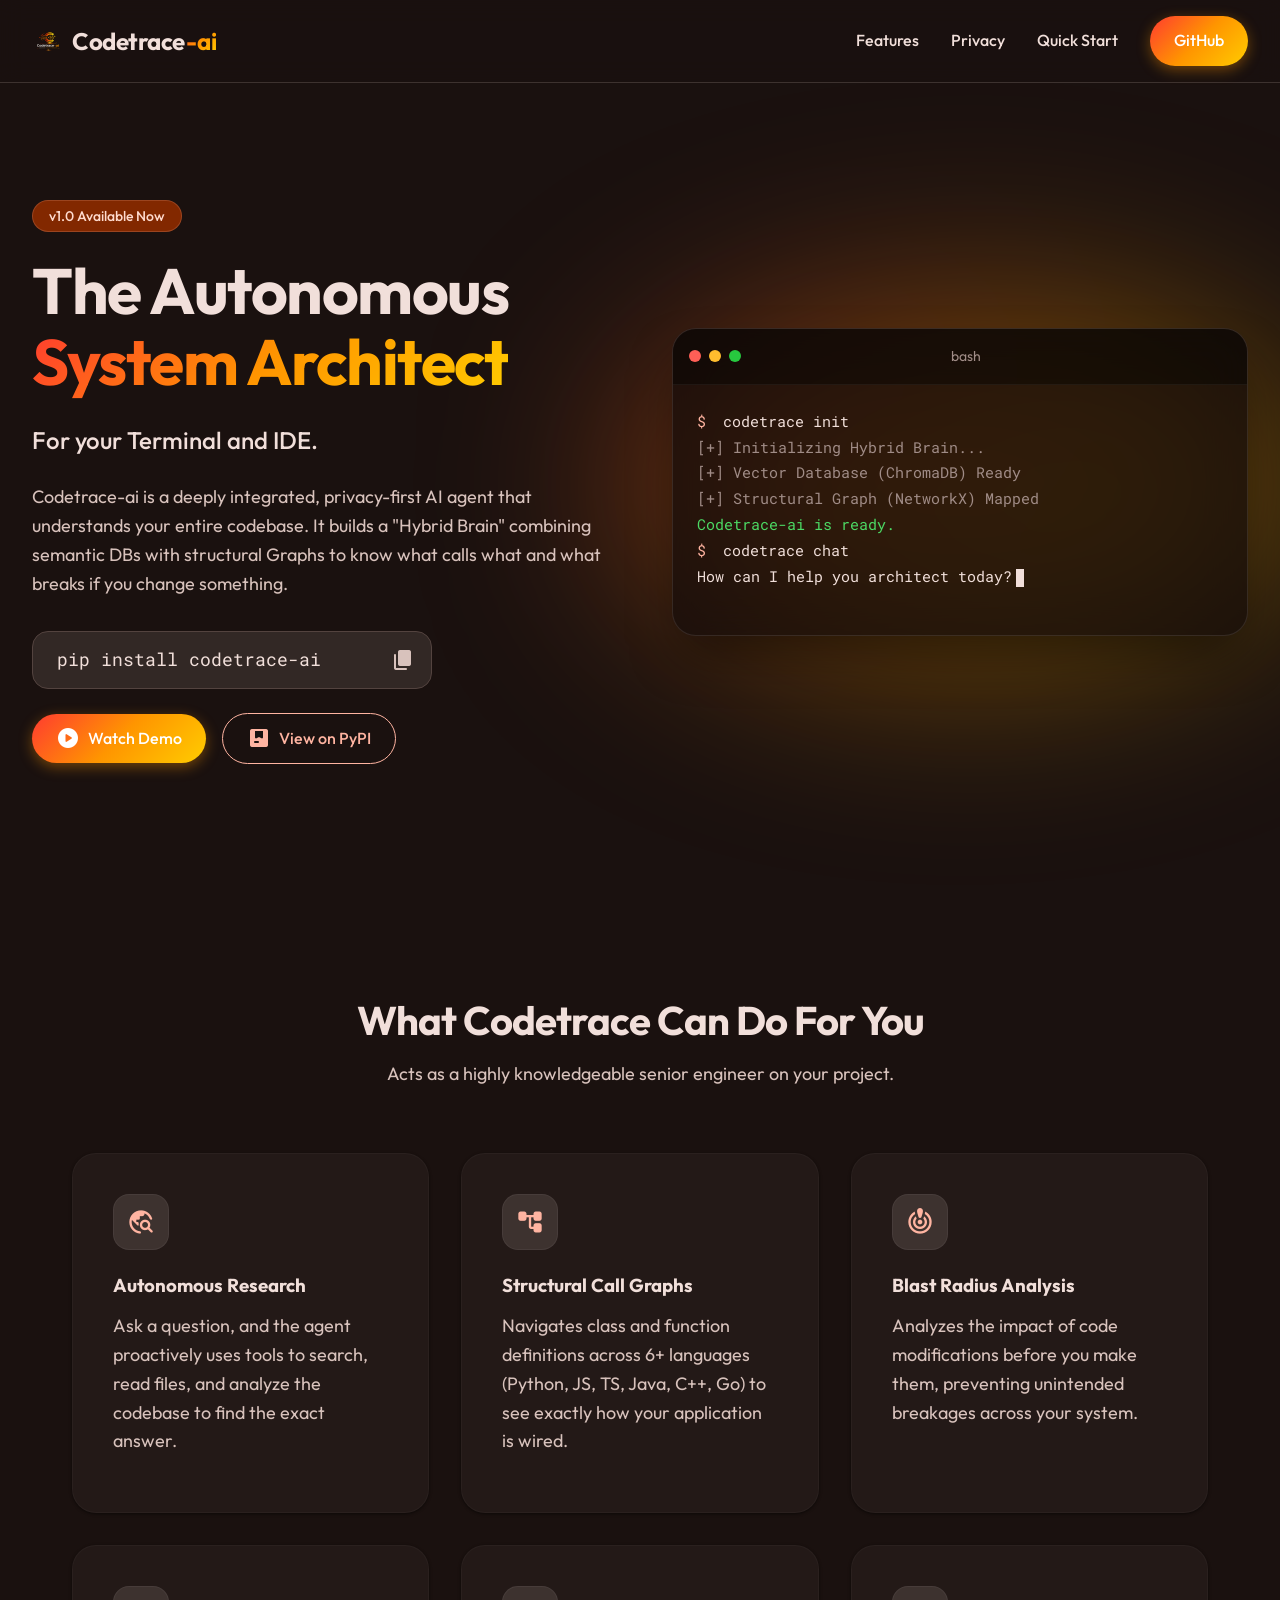
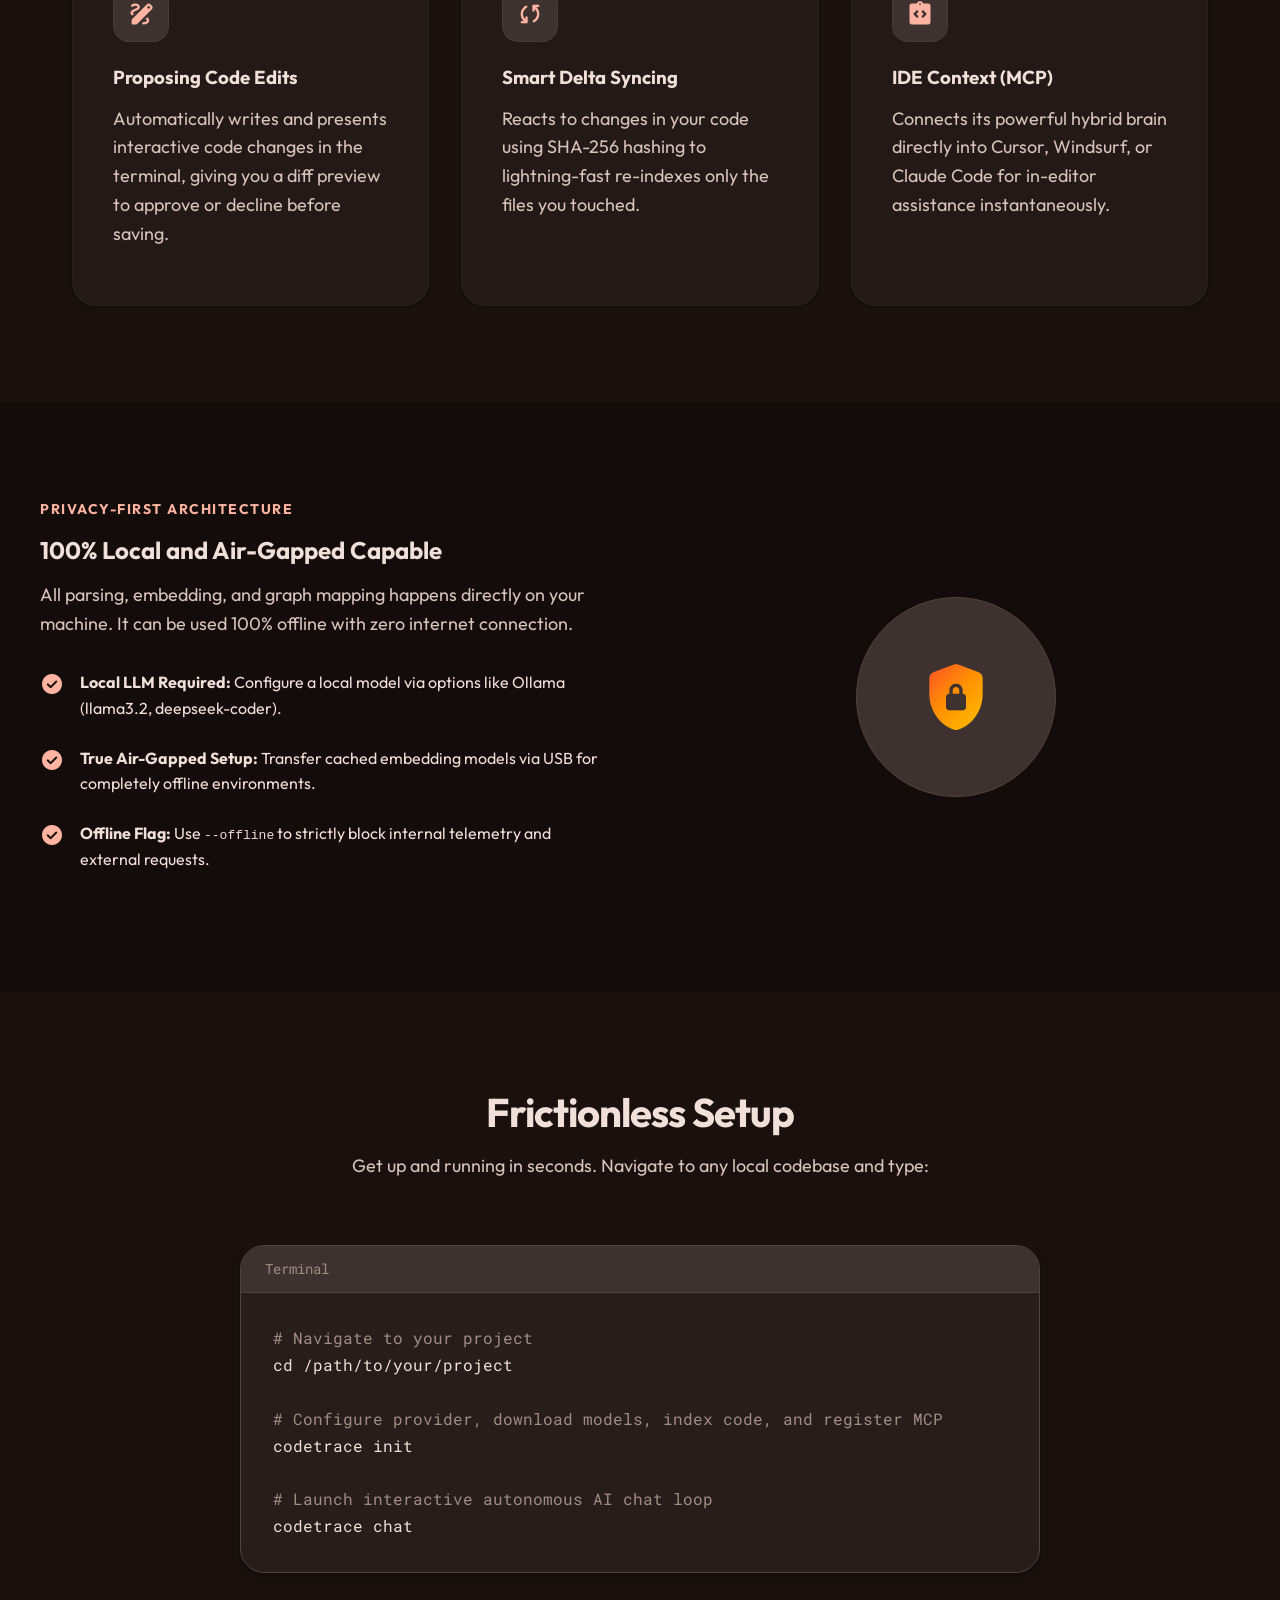
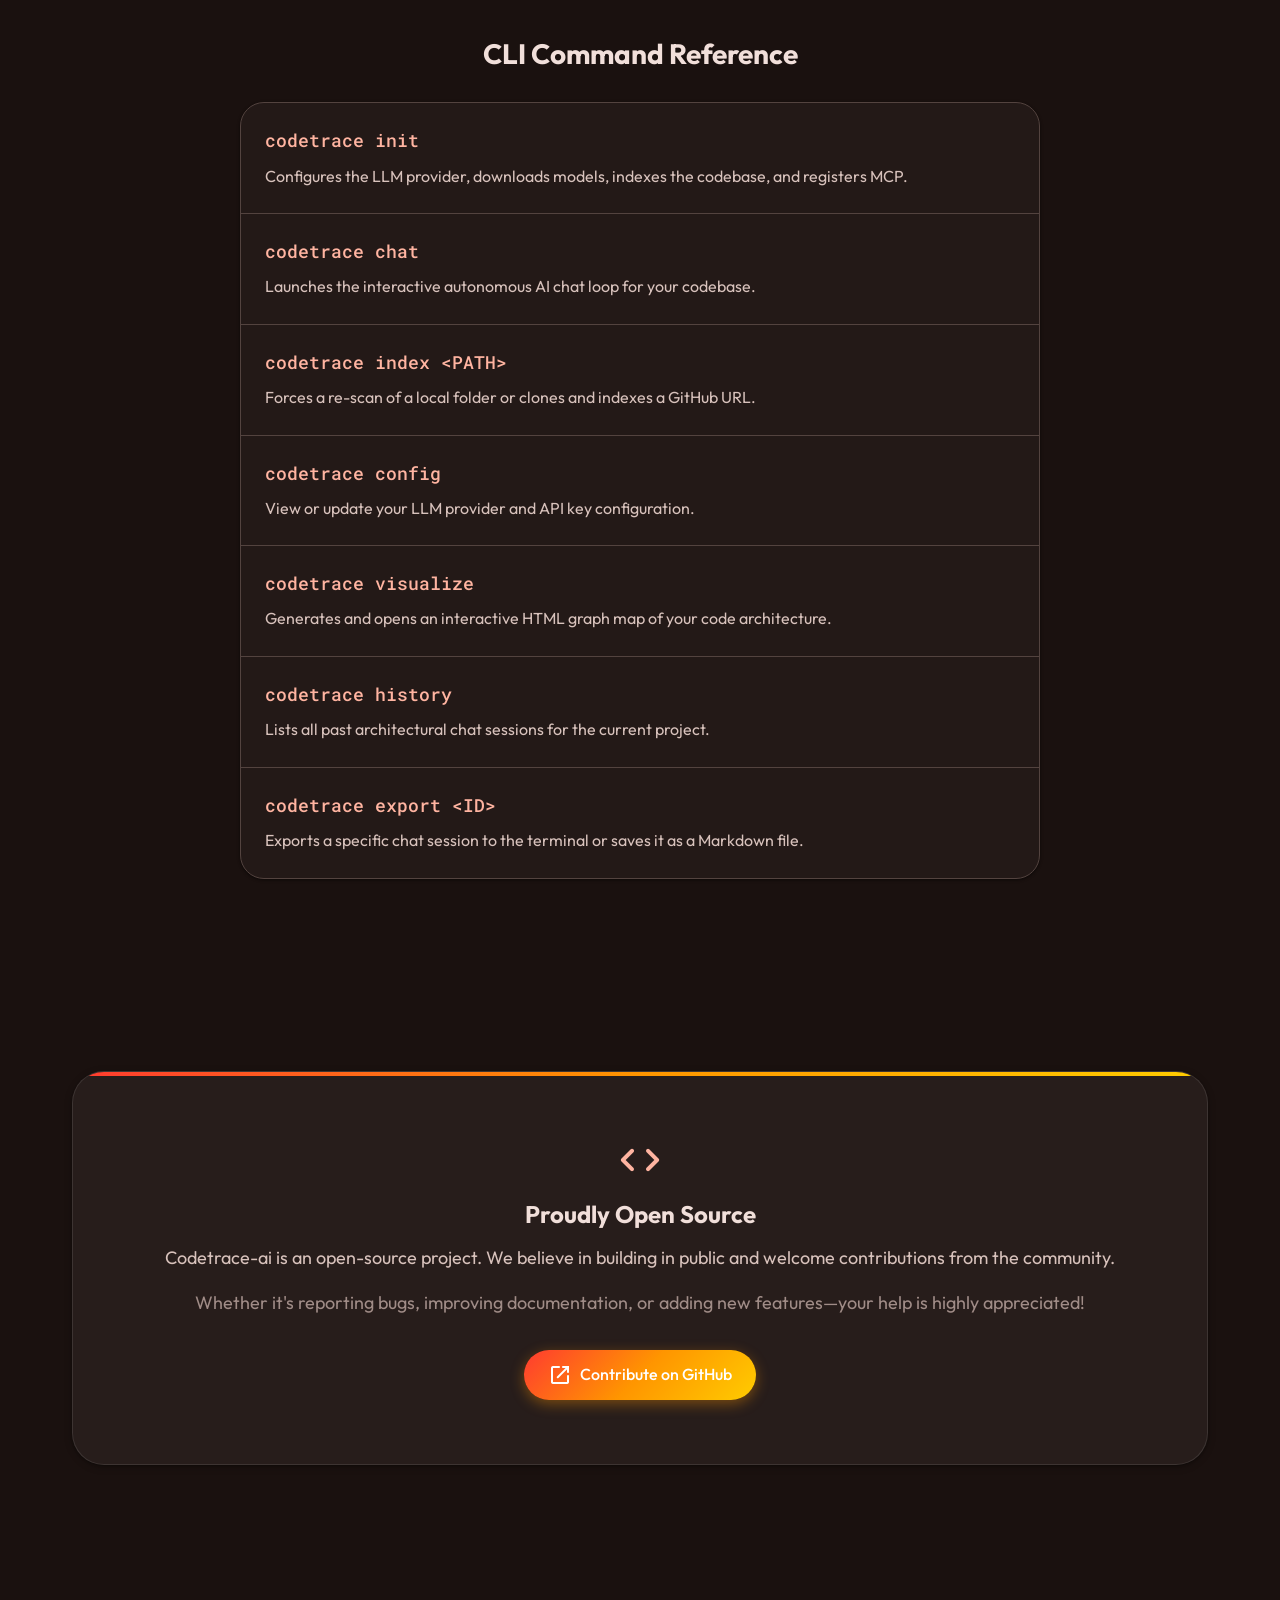
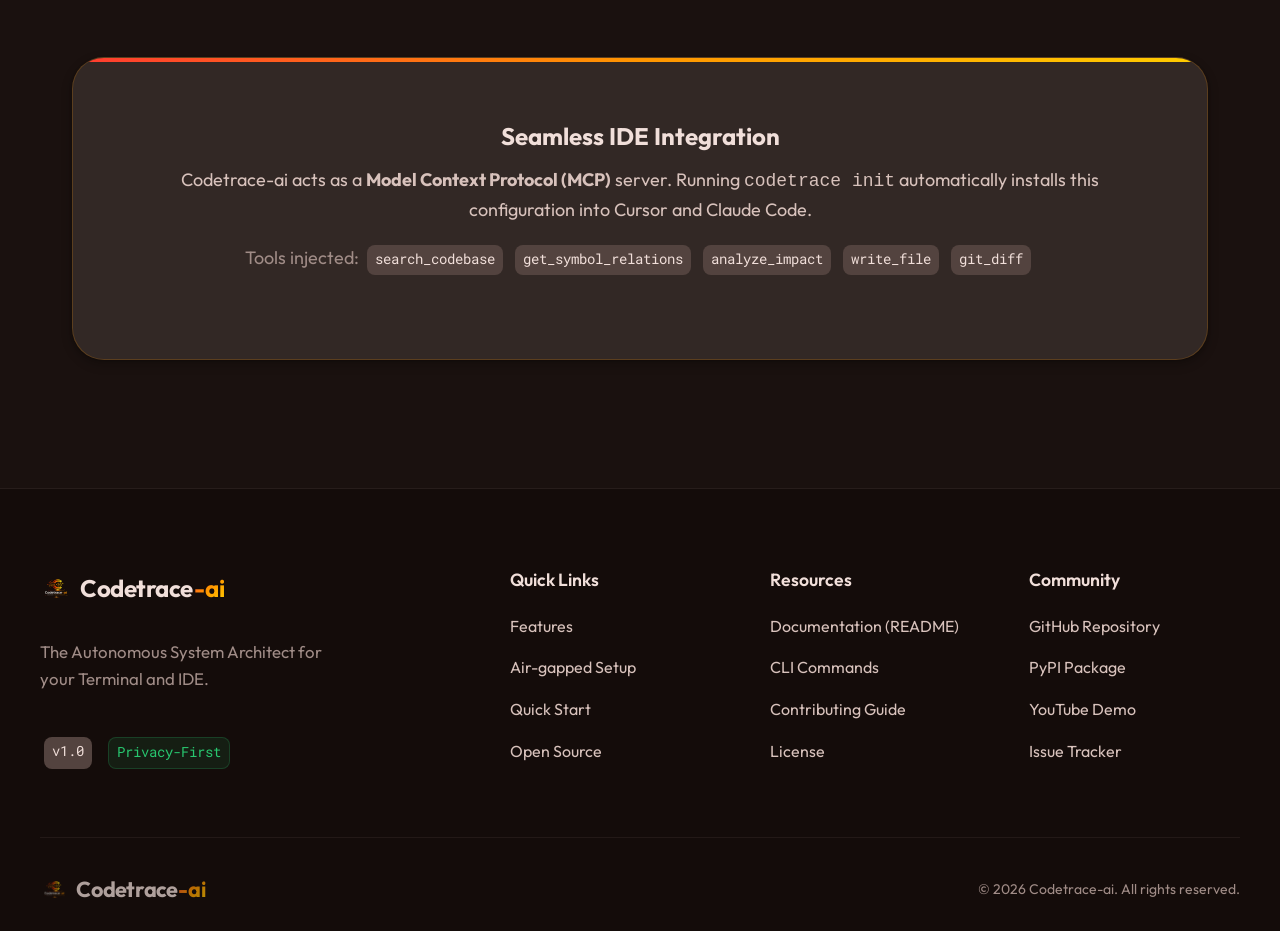
==== website/index.html @ e4fba270 "added website code" ====
<!DOCTYPE html>
<html lang="en">

<head>
    <meta charset="UTF-8">
    <meta name="viewport" content="width=device-width, initial-scale=1.0">
    <title>Codetrace-ai | Autonomous System Architect</title>
    <meta name="description"
        content="Codetrace-ai is a deeply integrated, privacy-first AI agent that understands your entire codebase.">

    <!-- Favicon -->
    <link rel="icon" type="image/png" href="CLI-Image.png">

    <!-- Google Fonts: Roboto for Material Design -->
    <link rel="preconnect" href="https://fonts.googleapis.com">
    <link rel="preconnect" href="https://fonts.gstatic.com" crossorigin>
    <link
        href="https://fonts.googleapis.com/css2?family=Outfit:wght@300;400;500;700;800&family=Roboto+Mono:wght@400;500&display=swap"
        rel="stylesheet">

    <!-- Material Symbols -->
    <link
        href="https://fonts.googleapis.com/css2?family=Material+Symbols+Rounded:opsz,wght,FILL,GRAD@20..48,100..700,0..1,-50..200"
        rel="stylesheet" />

    <link rel="stylesheet" href="styles.css">
</head>

<body>
    <!-- App Bar -->
    <header class="top-app-bar">
        <div class="logo">
            <img src="CLI-Image.png" alt="Codetrace-ai Logo" class="logo-img">
            <span class="logo-text">Codetrace<span class="accent">-ai</span></span>
        </div>
        <nav>
            <a href="#features" class="nav-link">Features</a>
            <a href="#privacy" class="nav-link">Privacy</a>
            <a href="#quickstart" class="nav-link">Quick Start</a>
            <a href="https://github.com/Viraj465/CodeTrace-ai" target="_blank" class="btn btn-filled">GitHub</a>
        </nav>
    </header>

    <main>
        <!-- Hero Section -->
        <section class="hero">
            <div class="hero-content">
                <div class="badge">v1.0 Available Now</div>
                <h1 class="hero-title">The Autonomous <br /><span class="text-gradient">System Architect</span></h1>
                <p class="hero-subtitle">For your Terminal and IDE.</p>
                <p class="hero-body">Codetrace-ai is a deeply integrated, privacy-first AI agent that understands your
                    entire codebase. It builds a "Hybrid Brain" combining semantic DBs with structural Graphs to know
                    what calls what and what breaks if you change something.</p>

                <div class="hero-actions">
                    <div class="code-snippet install-snippet">
                        <code>pip install codetrace-ai</code>
                        <button class="icon-btn copy-btn" aria-label="Copy code" data-copy="pip install codetrace-ai">
                            <span class="material-symbols-rounded">content_copy</span>
                        </button>
                    </div>
                    <div class="hero-buttons">
                        <a href="https://www.youtube.com/watch?v=p2KxkdbD93s&t=2s" target="_blank"
                            class="btn btn-filled">
                            <span class="material-symbols-rounded" style="margin-right: 8px;">play_circle</span> Watch
                            Demo
                        </a>
                        <a href="https://pypi.org/project/codetrace-ai/" target="_blank" class="btn btn-outlined">
                            <span class="material-symbols-rounded" style="margin-right: 8px;">package</span> View on
                            PyPI
                        </a>
                    </div>
                </div>
            </div>
            <div class="hero-visual">
                <div class="glass-terminal">
                    <div class="terminal-header">
                        <div class="dot red"></div>
                        <div class="dot yellow"></div>
                        <div class="dot green"></div>
                        <div class="terminal-title">bash</div>
                    </div>
                    <div class="terminal-body" id="typewriter">
                        <span class="prompt">$</span> codetrace init<br />
                        <span class="output dim">[+] Initializing Hybrid Brain...</span><br />
                        <span class="output dim">[+] Vector Database (ChromaDB) Ready</span><br />
                        <span class="output dim">[+] Structural Graph (NetworkX) Mapped</span><br />
                        <span class="output success">Codetrace-ai is ready.</span><br />
                        <span class="prompt">$</span> codetrace chat<br />
                        <span class="output">How can I help you architect today?</span><span class="cursor"></span>
                    </div>
                </div>
            </div>
        </section>

        <!-- Features Section -->
        <section id="features" class="section">
            <div class="section-header">
                <h2>What Codetrace Can Do For You</h2>
                <p>Acts as a highly knowledgeable senior engineer on your project.</p>
            </div>
            <div class="grid features-grid">
                <!-- Feature 1 -->
                <div class="card md-elevation-1">
                    <div class="card-icon-wrapper">
                        <span class="material-symbols-rounded icon-primary">travel_explore</span>
                    </div>
                    <h3>Autonomous Research</h3>
                    <p>Ask a question, and the agent proactively uses tools to search, read files, and analyze the
                        codebase to find the exact answer.</p>
                </div>
                <!-- Feature 2 -->
                <div class="card md-elevation-1">
                    <div class="card-icon-wrapper">
                        <span class="material-symbols-rounded icon-primary">account_tree</span>
                    </div>
                    <h3>Structural Call Graphs</h3>
                    <p>Navigates class and function definitions across 6+ languages (Python, JS, TS, Java, C++, Go) to
                        see exactly how your application is wired.</p>
                </div>
                <!-- Feature 3 -->
                <div class="card md-elevation-1">
                    <div class="card-icon-wrapper">
                        <span class="material-symbols-rounded icon-primary">crisis_alert</span>
                    </div>
                    <h3>Blast Radius Analysis</h3>
                    <p>Analyzes the impact of code modifications before you make them, preventing unintended breakages
                        across your system.</p>
                </div>
                <!-- Feature 4 -->
                <div class="card md-elevation-1">
                    <div class="card-icon-wrapper">
                        <span class="material-symbols-rounded icon-primary">draw</span>
                    </div>
                    <h3>Proposing Code Edits</h3>
                    <p>Automatically writes and presents interactive code changes in the terminal, giving you a diff
                        preview to approve or decline before saving.</p>
                </div>
                <!-- Feature 5 -->
                <div class="card md-elevation-1">
                    <div class="card-icon-wrapper">
                        <span class="material-symbols-rounded icon-primary">sync</span>
                    </div>
                    <h3>Smart Delta Syncing</h3>
                    <p>Reacts to changes in your code using SHA-256 hashing to lightning-fast re-indexes only the files
                        you touched.</p>
                </div>
                <!-- Feature 6 -->
                <div class="card md-elevation-1">
                    <div class="card-icon-wrapper">
                        <span class="material-symbols-rounded icon-primary">integration_instructions</span>
                    </div>
                    <h3>IDE Context (MCP)</h3>
                    <p>Connects its powerful hybrid brain directly into Cursor, Windsurf, or Claude Code for in-editor
                        assistance instantaneously.</p>
                </div>
            </div>
        </section>

        <!-- Privacy Section -->
        <section id="privacy" class="section alt-bg">
            <div class="split-layout">
                <div class="split-content">
                    <span class="overline">Privacy-First Architecture</span>
                    <h2>100% Local and Air-Gapped Capable</h2>
                    <p>All parsing, embedding, and graph mapping happens directly on your machine. It can be used 100%
                        offline with zero internet connection.</p>
                    <ul class="check-list">
                        <li>
                            <span class="material-symbols-rounded list-icon">check_circle</span>
                            <span><strong>Local LLM Required:</strong> Configure a local model via options like Ollama
                                (llama3.2, deepseek-coder).</span>
                        </li>
                        <li>
                            <span class="material-symbols-rounded list-icon">check_circle</span>
                            <span><strong>True Air-Gapped Setup:</strong> Transfer cached embedding models via USB for
                                completely offline environments.</span>
                        </li>
                        <li>
                            <span class="material-symbols-rounded list-icon">check_circle</span>
                            <span><strong>Offline Flag:</strong> Use <code>--offline</code> to strictly block internal
                                telemetry and external requests.</span>
                        </li>
                    </ul>
                </div>
                <div class="split-visual">
                    <div class="shield-graphic">
                        <span class="material-symbols-rounded huge-icon">shield_lock</span>
                        <div class="pulse-ring"></div>
                        <div class="pulse-ring delay"></div>
                    </div>
                </div>
            </div>
        </section>

        <!-- Quick Start & Commands Section -->
        <section id="quickstart" class="section">
            <div class="section-header">
                <h2>Frictionless Setup</h2>
                <p>Get up and running in seconds. Navigate to any local codebase and type:</p>
            </div>

            <div class="workflow-container">
                <div class="code-block md-elevation-2">
                    <div class="code-block-header">
                        <span>Terminal</span>
                    </div>
                    <pre><code><span class="dim"># Navigate to your project</span>
cd /path/to/your/project

<span class="dim"># Configure provider, download models, index code, and register MCP</span>
codetrace init

<span class="dim"># Launch interactive autonomous AI chat loop</span>
codetrace chat</code></pre>
                </div>
            </div>

            <h3 class="subsection-title">CLI Command Reference</h3>
            <div class="commands-list md-elevation-1">
                <div class="command-item">
                    <div class="cmd-name"><code>codetrace init</code></div>
                    <div class="cmd-desc">Configures the LLM provider, downloads models, indexes the codebase, and
                        registers MCP.</div>
                </div>
                <div class="command-item">
                    <div class="cmd-name"><code>codetrace chat</code></div>
                    <div class="cmd-desc">Launches the interactive autonomous AI chat loop for your codebase.</div>
                </div>
                <div class="command-item">
                    <div class="cmd-name"><code>codetrace index &lt;PATH&gt;</code></div>
                    <div class="cmd-desc">Forces a re-scan of a local folder or clones and indexes a GitHub URL.</div>
                </div>
                <div class="command-item">
                    <div class="cmd-name"><code>codetrace config</code></div>
                    <div class="cmd-desc">View or update your LLM provider and API key configuration.</div>
                </div>
                <div class="command-item">
                    <div class="cmd-name"><code>codetrace visualize</code></div>
                    <div class="cmd-desc">Generates and opens an interactive HTML graph map of your code architecture.
                    </div>
                </div>
                <div class="command-item">
                    <div class="cmd-name"><code>codetrace history</code></div>
                    <div class="cmd-desc">Lists all past architectural chat sessions for the current project.</div>
                </div>
                <div class="command-item">
                    <div class="cmd-name"><code>codetrace export &lt;ID&gt;</code></div>
                    <div class="cmd-desc">Exports a specific chat session to the terminal or saves it as a Markdown
                        file.</div>
                </div>
            </div>
        </section>

        <!-- Open Source Section -->
        <section id="opensource" class="section">
            <div class="build-card md-elevation-2" style="border-color: rgba(255, 255, 255, 0.1); margin-bottom: 2rem;">
                <div class="build-content">
                    <span class="material-symbols-rounded huge-icon"
                        style="margin-bottom: 1rem; font-size: 48px; background: none; color: var(--md-sys-color-primary); -webkit-text-fill-color: initial;">code</span>
                    <h2>Proudly Open Source</h2>
                    <p>Codetrace-ai is an open-source project. We believe in building in public and welcome
                        contributions from the community.</p>
                    <p class="dim mt-2">Whether it's reporting bugs, improving documentation, or adding new
                        features—your help is highly appreciated!</p>
                    <div style="margin-top: 2rem;">
                        <a href="https://github.com/Viraj465/CodeTrace-ai" target="_blank" class="btn btn-filled">
                            <span class="material-symbols-rounded" style="margin-right: 8px;">open_in_new</span>
                            Contribute on GitHub
                        </a>
                    </div>
                </div>
            </div>
        </section>

        <!-- IDE Integration -->
        <section class="section build-section">
            <div class="build-card md-elevation-3">
                <div class="build-content">
                    <h2>Seamless IDE Integration</h2>
                    <p>Codetrace-ai acts as a <strong>Model Context Protocol (MCP)</strong> server. Running
                        <code>codetrace init</code> automatically installs this configuration into Cursor and Claude
                        Code.
                    </p>
                    <p class="dim mt-2">Tools injected: <span class="badge-small">search_codebase</span> <span
                            class="badge-small">get_symbol_relations</span> <span
                            class="badge-small">analyze_impact</span> <span class="badge-small">write_file</span> <span
                            class="badge-small">git_diff</span></p>
                </div>
            </div>
        </section>
    </main>

    <footer>
        <div class="footer-content footer-grid">
            <div class="footer-col brand-col">
                <div class="logo">
                    <img src="CLI-Image.png" alt="Codetrace-ai Logo" class="logo-img">
                    <span class="logo-text">Codetrace<span class="accent">-ai</span></span>
                </div>
                <p class="tagline">The Autonomous System Architect for your Terminal and IDE.</p>
                <div class="footer-badges">
                    <span class="badge-small">v1.0</span>
                    <span class="badge-small"
                        style="background: rgba(40, 199, 111, 0.1); color: #28c76f; border: 1px solid rgba(40, 199, 111, 0.2)">Privacy-First</span>
                </div>
            </div>

            <div class="footer-col">
                <h4 class="footer-title">Quick Links</h4>
                <a href="#features" class="footer-link">Features</a>
                <a href="#privacy" class="footer-link">Air-gapped Setup</a>
                <a href="#quickstart" class="footer-link">Quick Start</a>
                <a href="#opensource" class="footer-link">Open Source</a>
            </div>

            <div class="footer-col">
                <h4 class="footer-title">Resources</h4>
                <a href="https://github.com/Viraj465/CodeTrace-ai/blob/main/README.md" target="_blank"
                    class="footer-link">Documentation (README)</a>
                <a href="https://github.com/Viraj465/CodeTrace-ai/blob/main/COMMANDS.md" target="_blank"
                    class="footer-link">CLI Commands</a>
                <a href="https://github.com/Viraj465/CodeTrace-ai/blob/main/CONTRIBUTING.md" target="_blank"
                    class="footer-link">Contributing Guide</a>
                <a href="https://github.com/Viraj465/CodeTrace-ai/blob/main/LICENSE" target="_blank"
                    class="footer-link">License</a>
            </div>

            <div class="footer-col">
                <h4 class="footer-title">Community</h4>
                <a href="https://github.com/Viraj465/CodeTrace-ai" target="_blank" class="footer-link">GitHub
                    Repository</a>
                <a href="https://pypi.org/project/codetrace-ai/" target="_blank" class="footer-link">PyPI Package</a>
                <a href="https://www.youtube.com/watch?v=p2KxkdbD93s&t=2s" target="_blank" class="footer-link">YouTube
                    Demo</a>
                <a href="https://github.com/Viraj465/CodeTrace-ai/issues" target="_blank" class="footer-link">Issue
                    Tracker</a>
            </div>
        </div>
        <div class="footer-bottom">
            <div class="logo" style="opacity: 0.7; transform: scale(0.9); transform-origin: left center;">
                <img src="CLI-Image.png" alt="Codetrace-ai Logo" class="logo-img">
                <span class="logo-text">Codetrace<span class="accent">-ai</span></span>
            </div>
            <p class="copyright">&copy; 2026 Codetrace-ai. All rights reserved.</p>
        </div>
    </footer>

    <script src="script.js"></script>
</body>

</html>
---- website/styles.css ----
/* Material 3 Dark Theme based on Codetrace Red-to-Yellow Gradient */
:root {
  /* Core Colors */
  --md-sys-color-primary: #ffb4a1;
  --md-sys-color-on-primary: #5e1500;
  --md-sys-color-primary-container: #862200;
  --md-sys-color-on-primary-container: #ffdbd1;

  --md-sys-color-secondary: #ffb59c;
  --md-sys-color-on-secondary: #5c1900;
  --md-sys-color-secondary-container: #822800;
  --md-sys-color-on-secondary-container: #ffdbce;

  --md-sys-color-tertiary: #e5c18d;
  --md-sys-color-on-tertiary: #422c05;
  --md-sys-color-tertiary-container: #5b421a;
  --md-sys-color-on-tertiary-container: #ffdea8;

  /* Background & Surfaces */
  --md-sys-color-background: #1a110f;
  --md-sys-color-on-background: #f1dfda;
  --md-sys-color-surface: #1a110f;
  --md-sys-color-on-surface: #f1dfda;

  --md-sys-color-surface-variant: #53433f;
  --md-sys-color-on-surface-variant: #d8c2bc;

  /* Surface Containers (Elevations) */
  --md-sys-color-surface-container-lowest: #140c0a;
  --md-sys-color-surface-container-low: #231917;
  --md-sys-color-surface-container: #271d1b;
  --md-sys-color-surface-container-high: #322825;
  --md-sys-color-surface-container-highest: #3d322f;

  --md-sys-color-outline: #a08c87;
  --md-sys-color-outline-variant: #53433f;

  /* Specialty Gradients based on CLI Logo */
  --gradient-brand: linear-gradient(135deg, #ff3b30 0%, #ff9500 50%, #ffcc00 100%);
  --gradient-glow: linear-gradient(135deg, rgba(255, 59, 48, 0.4) 0%, rgba(255, 149, 0, 0.4) 50%, rgba(255, 204, 0, 0.4) 100%);

  /* Typography */
  --font-family-sans: 'Outfit', sans-serif;
  --font-family-mono: 'Roboto Mono', monospace;

  /* Border Radius */
  --radius-sm: 8px;
  --radius-md: 16px;
  --radius-lg: 24px;
  --radius-xl: 32px;
  --radius-full: 9999px;

  /* Transitions */
  --transition-standard: 250ms cubic-bezier(0.2, 0, 0, 1);
}

* {
  box-sizing: border-box;
  margin: 0;
  padding: 0;
}

html {
  scroll-behavior: smooth;
}

body {
  font-family: var(--font-family-sans);
  background-color: var(--md-sys-color-background);
  color: var(--md-sys-color-on-background);
  line-height: 1.6;
  -webkit-font-smoothing: antialiased;
}

/* Typography */
h1,
h2,
h3,
h4,
h5,
h6 {
  font-weight: 700;
  line-height: 1.2;
  margin-bottom: 1rem;
}

p {
  color: var(--md-sys-color-on-surface-variant);
  margin-bottom: 1rem;
  font-size: 1.125rem;
}

/* Utility Classes */
.text-gradient {
  background: var(--gradient-brand);
  -webkit-background-clip: text;
  -webkit-text-fill-color: transparent;
  background-clip: text;
  color: transparent;
}

.dim {
  color: var(--md-sys-color-outline);
}

.success {
  color: #4cd964;
}

.mt-2 {
  margin-top: 1rem;
}

.material-symbols-rounded {
  font-variation-settings: 'FILL' 1, 'wght' 400, 'GRAD' 0, 'opsz' 24;
}

/* Elevations */
.md-elevation-1 {
  background-color: var(--md-sys-color-surface-container-low);
  box-shadow: 0 1px 3px 1px rgba(0, 0, 0, 0.15), 0 1px 2px 0 rgba(0, 0, 0, 0.3);
}

.md-elevation-2 {
  background-color: var(--md-sys-color-surface-container);
  box-shadow: 0 2px 6px 2px rgba(0, 0, 0, 0.15), 0 1px 2px 0 rgba(0, 0, 0, 0.3);
}

.md-elevation-3 {
  background-color: var(--md-sys-color-surface-container-high);
  box-shadow: 0 4px 8px 3px rgba(0, 0, 0, 0.15), 0 1px 3px 0 rgba(0, 0, 0, 0.3);
}

/* App Bar */
.top-app-bar {
  display: flex;
  justify-content: space-between;
  align-items: center;
  padding: 1rem 2rem;
  background-color: rgba(26, 17, 15, 0.8);
  backdrop-filter: blur(12px);
  position: fixed;
  top: 0;
  left: 0;
  right: 0;
  z-index: 100;
  border-bottom: 1px solid var(--md-sys-color-surface-container-highest);
}

.logo {
  display: flex;
  align-items: center;
  gap: 0.5rem;
}

.logo-icon {
  background: var(--gradient-brand);
  -webkit-background-clip: text;
  background-clip: text;
  -webkit-text-fill-color: transparent;
  font-size: 2rem;
}

.logo-img {
  height: 32px;
  width: auto;
  border-radius: var(--radius-sm);
}

.logo-text {
  font-size: 1.5rem;
  font-weight: 700;
  letter-spacing: -0.5px;
}

.logo-text .accent {
  background: var(--gradient-brand);
  -webkit-background-clip: text;
  background-clip: text;
  -webkit-text-fill-color: transparent;
}

nav {
  display: flex;
  align-items: center;
  gap: 2rem;
}

.nav-link {
  color: var(--md-sys-color-on-surface);
  text-decoration: none;
  font-weight: 500;
  transition: color var(--transition-standard);
}

.nav-link:hover {
  color: var(--md-sys-color-primary);
}

/* Buttons */
.btn {
  display: inline-flex;
  align-items: center;
  justify-content: center;
  padding: 0.75rem 1.5rem;
  border-radius: var(--radius-full);
  font-weight: 500;
  text-decoration: none;
  cursor: pointer;
  transition: all var(--transition-standard);
  border: none;
  font-family: var(--font-family-sans);
  font-size: 1rem;
}

.btn-filled {
  background: var(--gradient-brand);
  color: #fff;
  box-shadow: 0 4px 14px 0 rgba(255, 149, 0, 0.39);
}

.btn-filled:hover {
  box-shadow: 0 6px 20px 0 rgba(255, 149, 0, 0.5);
  transform: translateY(-2px);
}

.btn-outlined {
  background: transparent;
  color: var(--md-sys-color-primary);
  border: 1px solid var(--md-sys-color-primary);
}

.btn-outlined:hover {
  background: rgba(255, 180, 161, 0.1);
  transform: translateY(-2px);
}

.icon-btn {
  background: transparent;
  color: var(--md-sys-color-on-surface-variant);
  border: none;
  border-radius: 50%;
  width: 40px;
  height: 40px;
  display: flex;
  align-items: center;
  justify-content: center;
  cursor: pointer;
  transition: background-color var(--transition-standard), color var(--transition-standard);
}

.icon-btn:hover {
  background-color: var(--md-sys-color-surface-variant);
  color: var(--md-sys-color-on-surface);
}

/* Main Sections */
.section {
  padding: 6rem 2rem;
  max-width: 1200px;
  margin: 0 auto;
}

.alt-bg {
  background-color: var(--md-sys-color-surface-container-lowest);
  max-width: 100%;
}

.section-header {
  text-align: center;
  max-width: 800px;
  margin: 0 auto 4rem;
}

.section-header h2 {
  font-size: 2.5rem;
  letter-spacing: -1px;
}

/* Hero Section */
.hero {
  display: flex;
  align-items: center;
  justify-content: space-between;
  padding: 10rem 2rem 6rem;
  max-width: 1280px;
  margin: 0 auto;
  gap: 4rem;
  min-height: 100vh;
}

.hero-content {
  flex: 1;
  max-width: 600px;
}

.hero-visual {
  flex: 1;
  position: relative;
}

.hero-visual::before {
  content: '';
  position: absolute;
  top: 50%;
  left: 50%;
  transform: translate(-50%, -50%);
  width: 120%;
  height: 120%;
  background: var(--gradient-glow);
  filter: blur(100px);
  z-index: -1;
  border-radius: 50%;
}

.badge {
  display: inline-block;
  padding: 0.25rem 1rem;
  border-radius: var(--radius-full);
  background-color: var(--md-sys-color-secondary-container);
  color: var(--md-sys-color-on-secondary-container);
  font-weight: 500;
  font-size: 0.875rem;
  margin-bottom: 1.5rem;
  border: 1px solid rgba(255, 181, 156, 0.2);
}

.hero-title {
  font-size: 4rem;
  line-height: 1.1;
  letter-spacing: -1.5px;
  margin-bottom: 1.5rem;
}

.hero-subtitle {
  font-size: 1.5rem;
  color: var(--md-sys-color-on-surface);
  margin-bottom: 1.5rem;
  font-weight: 500;
}

.hero-buttons {
  display: flex;
  gap: 1rem;
  align-items: center;
  margin-top: 1.5rem;
  flex-wrap: wrap;
}

.code-snippet {
  display: flex;
  align-items: center;
  justify-content: space-between;
  background-color: var(--md-sys-color-surface-container-high);
  border: 1px solid var(--md-sys-color-outline-variant);
  border-radius: var(--radius-md);
  padding: 0.5rem 0.5rem 0.5rem 1.5rem;
  max-width: 400px;
  margin-top: 2rem;
}

.code-snippet code {
  font-family: var(--font-family-mono);
  color: var(--md-sys-color-on-surface);
  font-size: 1.1rem;
}

/* Terminal Animation */
.glass-terminal {
  background: rgba(20, 12, 10, 0.7);
  backdrop-filter: blur(20px);
  border: 1px solid rgba(255, 255, 255, 0.1);
  border-radius: var(--radius-lg);
  overflow: hidden;
  box-shadow: 0 25px 50px -12px rgba(0, 0, 0, 0.5);
}

.terminal-header {
  display: flex;
  align-items: center;
  padding: 1rem;
  background: rgba(0, 0, 0, 0.4);
  border-bottom: 1px solid rgba(255, 255, 255, 0.05);
}

.dot {
  width: 12px;
  height: 12px;
  border-radius: 50%;
  margin-right: 8px;
}

.dot.red {
  background-color: #ff5f56;
}

.dot.yellow {
  background-color: #ffbd2e;
}

.dot.green {
  background-color: #27c93f;
}

.terminal-title {
  color: var(--md-sys-color-outline);
  font-family: var(--font-family-sans);
  font-size: 0.875rem;
  margin-left: auto;
  margin-right: auto;
  transform: translateX(-24px);
}

.terminal-body {
  padding: 1.5rem;
  font-family: var(--font-family-mono);
  font-size: 0.95rem;
  line-height: 1.7;
  color: var(--md-sys-color-on-surface);
  min-height: 250px;
}

.prompt {
  color: var(--md-sys-color-primary);
  margin-right: 0.5rem;
}

.cursor {
  display: inline-block;
  width: 8px;
  height: 18px;
  background-color: var(--md-sys-color-on-surface);
  animation: blink 1s step-end infinite;
  vertical-align: middle;
  margin-left: 4px;
}

@keyframes blink {

  0%,
  100% {
    opacity: 1;
  }

  50% {
    opacity: 0;
  }
}

/* Grid & Cards */
.grid {
  display: grid;
  grid-template-columns: repeat(auto-fit, minmax(320px, 1fr));
  gap: 2rem;
}

.card {
  padding: 2.5rem;
  border-radius: var(--radius-lg);
  border: 1px solid rgba(255, 255, 255, 0.03);
  transition: transform var(--transition-standard), box-shadow var(--transition-standard);
}

.card:hover {
  transform: translateY(-5px);
  box-shadow: 0 10px 30px -10px rgba(0, 0, 0, 0.5);
  border-color: rgba(255, 149, 0, 0.2);
}

.card-icon-wrapper {
  width: 56px;
  height: 56px;
  border-radius: var(--radius-md);
  background: var(--md-sys-color-surface-container-highest);
  display: flex;
  align-items: center;
  justify-content: center;
  margin-bottom: 1.5rem;
  border: 1px solid rgba(255, 255, 255, 0.05);
}

.icon-primary {
  color: var(--md-sys-color-primary);
  font-size: 28px;
}

/* Split Layout */
.split-layout {
  display: flex;
  align-items: center;
  gap: 4rem;
  max-width: 1200px;
  margin: 0 auto;
}

.split-content {
  flex: 1;
}

.split-visual {
  flex: 1;
  display: flex;
  justify-content: center;
  align-items: center;
}

.overline {
  color: var(--md-sys-color-primary);
  font-weight: 700;
  text-transform: uppercase;
  letter-spacing: 1.5px;
  font-size: 0.875rem;
  display: block;
  margin-bottom: 1rem;
}

.check-list {
  list-style: none;
  margin-top: 2rem;
}

.check-list li {
  display: flex;
  align-items: flex-start;
  gap: 1rem;
  margin-bottom: 1.5rem;
}

.list-icon {
  color: var(--md-sys-color-primary);
  margin-top: 2px;
}

.shield-graphic {
  position: relative;
  width: 200px;
  height: 200px;
  display: flex;
  align-items: center;
  justify-content: center;
  background: var(--md-sys-color-surface-container-highest);
  border-radius: 50%;
  border: 1px solid var(--md-sys-color-outline-variant);
}

.huge-icon {
  font-size: 80px;
  background: var(--gradient-brand);
  -webkit-background-clip: text;
  background-clip: text;
  -webkit-text-fill-color: transparent;
  z-index: 2;
}

.pulse-ring {
  position: absolute;
  top: 50%;
  left: 50%;
  transform: translate(-50%, -50%);
  width: 100%;
  height: 100%;
  border-radius: 50%;
  border: 2px solid var(--md-sys-color-primary);
  opacity: 0;
  animation: pulse 3s cubic-bezier(0.215, 0.61, 0.355, 1) infinite;
}

.pulse-ring.delay {
  animation-delay: 1.5s;
}

@keyframes pulse {
  0% {
    transform: translate(-50%, -50%) scale(0.9);
    opacity: 0.8;
  }

  100% {
    transform: translate(-50%, -50%) scale(1.8);
    opacity: 0;
  }
}

/* Quick Start & Commands */
.workflow-container {
  max-width: 800px;
  margin: 0 auto 4rem;
}

.code-block {
  border-radius: var(--radius-lg);
  overflow: hidden;
  border: 1px solid var(--md-sys-color-outline-variant);
}

.code-block-header {
  background-color: var(--md-sys-color-surface-container-highest);
  padding: 0.75rem 1.5rem;
  border-bottom: 1px solid var(--md-sys-color-outline-variant);
  font-family: var(--font-family-mono);
  font-size: 0.875rem;
  color: var(--md-sys-color-outline);
}

.code-block pre {
  padding: 2rem;
  margin: 0;
  overflow-x: auto;
}

.code-block code {
  font-family: var(--font-family-mono);
  font-size: 1rem;
}

.subsection-title {
  text-align: center;
  margin-bottom: 2rem;
  font-size: 1.75rem;
}

.commands-list {
  max-width: 800px;
  margin: 0 auto;
  border-radius: var(--radius-lg);
  overflow: hidden;
  border: 1px solid var(--md-sys-color-outline-variant);
}

.command-item {
  padding: 1.5rem;
  border-bottom: 1px solid var(--md-sys-color-outline-variant);
  display: flex;
  flex-direction: column;
  gap: 0.5rem;
}

.command-item:last-child {
  border-bottom: none;
}

.cmd-name code {
  font-family: var(--font-family-mono);
  color: var(--md-sys-color-primary);
  font-weight: 500;
  font-size: 1.1rem;
}

.cmd-desc {
  color: var(--md-sys-color-on-surface-variant);
}

/* IDE Integration */
.build-section {
  padding: 4rem 2rem 8rem;
}

.build-card {
  border-radius: var(--radius-xl);
  padding: 4rem;
  text-align: center;
  position: relative;
  overflow: hidden;
  border: 1px solid rgba(255, 149, 0, 0.2);
}

.build-card::before {
  content: '';
  position: absolute;
  top: 0;
  left: 0;
  right: 0;
  height: 4px;
  background: var(--gradient-brand);
}

.badge-small {
  display: inline-block;
  padding: 0.25rem 0.5rem;
  background-color: var(--md-sys-color-surface-variant);
  color: var(--md-sys-color-on-surface);
  border-radius: var(--radius-sm);
  font-family: var(--font-family-mono);
  font-size: 0.85rem;
  margin: 0.25rem;
}

/* Footer */
footer {
  background-color: var(--md-sys-color-surface-container-lowest);
  padding: 5rem 2rem 2rem;
  border-top: 1px solid var(--md-sys-color-surface-container);
}

.footer-content {
  max-width: 1200px;
  margin: 0 auto;
}

.footer-grid {
  display: grid;
  grid-template-columns: 2fr 1fr 1fr 1fr;
  gap: 3rem;
  margin-bottom: 4rem;
}

.footer-col {
  display: flex;
  flex-direction: column;
  gap: 1rem;
}

.brand-col .tagline {
  margin-top: 1rem;
  font-size: 1.05rem;
  color: var(--md-sys-color-outline);
  max-width: 300px;
}

.footer-title {
  font-size: 1.1rem;
  color: var(--md-sys-color-on-surface);
  margin-bottom: 0.5rem;
  font-weight: 600;
}

.footer-link {
  color: var(--md-sys-color-on-surface-variant);
  text-decoration: none;
  font-size: 1rem;
  transition: color var(--transition-standard);
  display: inline-block;
}

.footer-link:hover {
  color: var(--md-sys-color-primary);
}

.footer-badges {
  display: flex;
  gap: 0.5rem;
  margin-top: 0.5rem;
}

.footer-bottom {
  max-width: 1200px;
  margin: 0 auto;
  padding-top: 2rem;
  border-top: 1px solid var(--md-sys-color-surface-container-low);
  display: flex;
  align-items: center;
  justify-content: space-between;
}

.copyright {
  font-size: 0.875rem;
  color: var(--md-sys-color-outline);
  margin: 0;
}

/* Responsive */
@media (max-width: 900px) {
  .hero {
    flex-direction: column;
    padding-top: 8rem;
    text-align: center;
  }

  .hero-content {
    display: flex;
    flex-direction: column;
    align-items: center;
  }

  .code-snippet {
    margin: 2rem auto 0;
  }

  .split-layout {
    flex-direction: column;
    text-align: center;
  }

  .check-list li {
    text-align: left;
  }

  .build-card {
    padding: 2rem;
  }

  .footer-grid {
    grid-template-columns: 1fr 1fr;
    gap: 2rem;
  }

  .brand-col {
    grid-column: 1 / -1;
    margin-bottom: 1rem;
  }
}

@media (max-width: 600px) {
  .hero-title {
    font-size: 3rem;
  }

  nav {
    display: none;
    /* simple mobile fallback */
  }

  .footer-grid {
    grid-template-columns: 1fr;
  }

  .footer-bottom {
    flex-direction: column;
    text-align: center;
    gap: 1rem;
  }
}
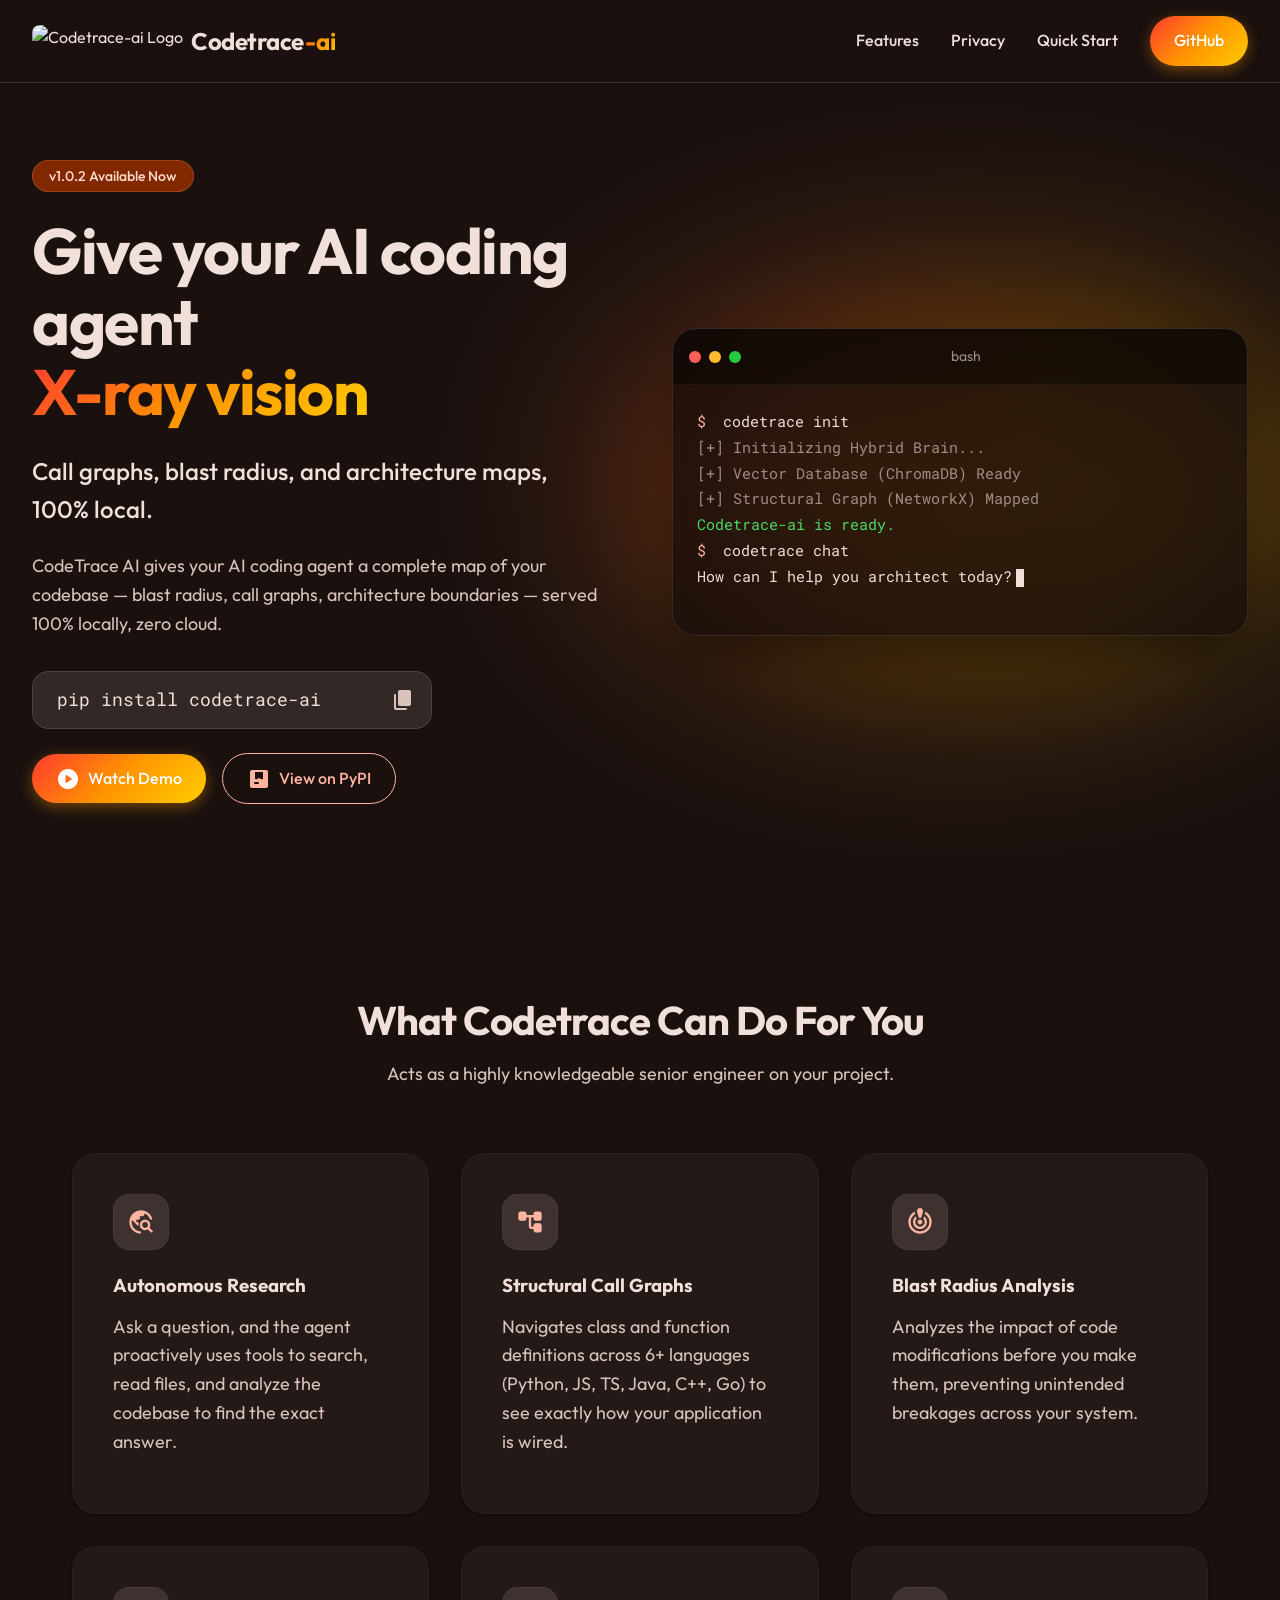
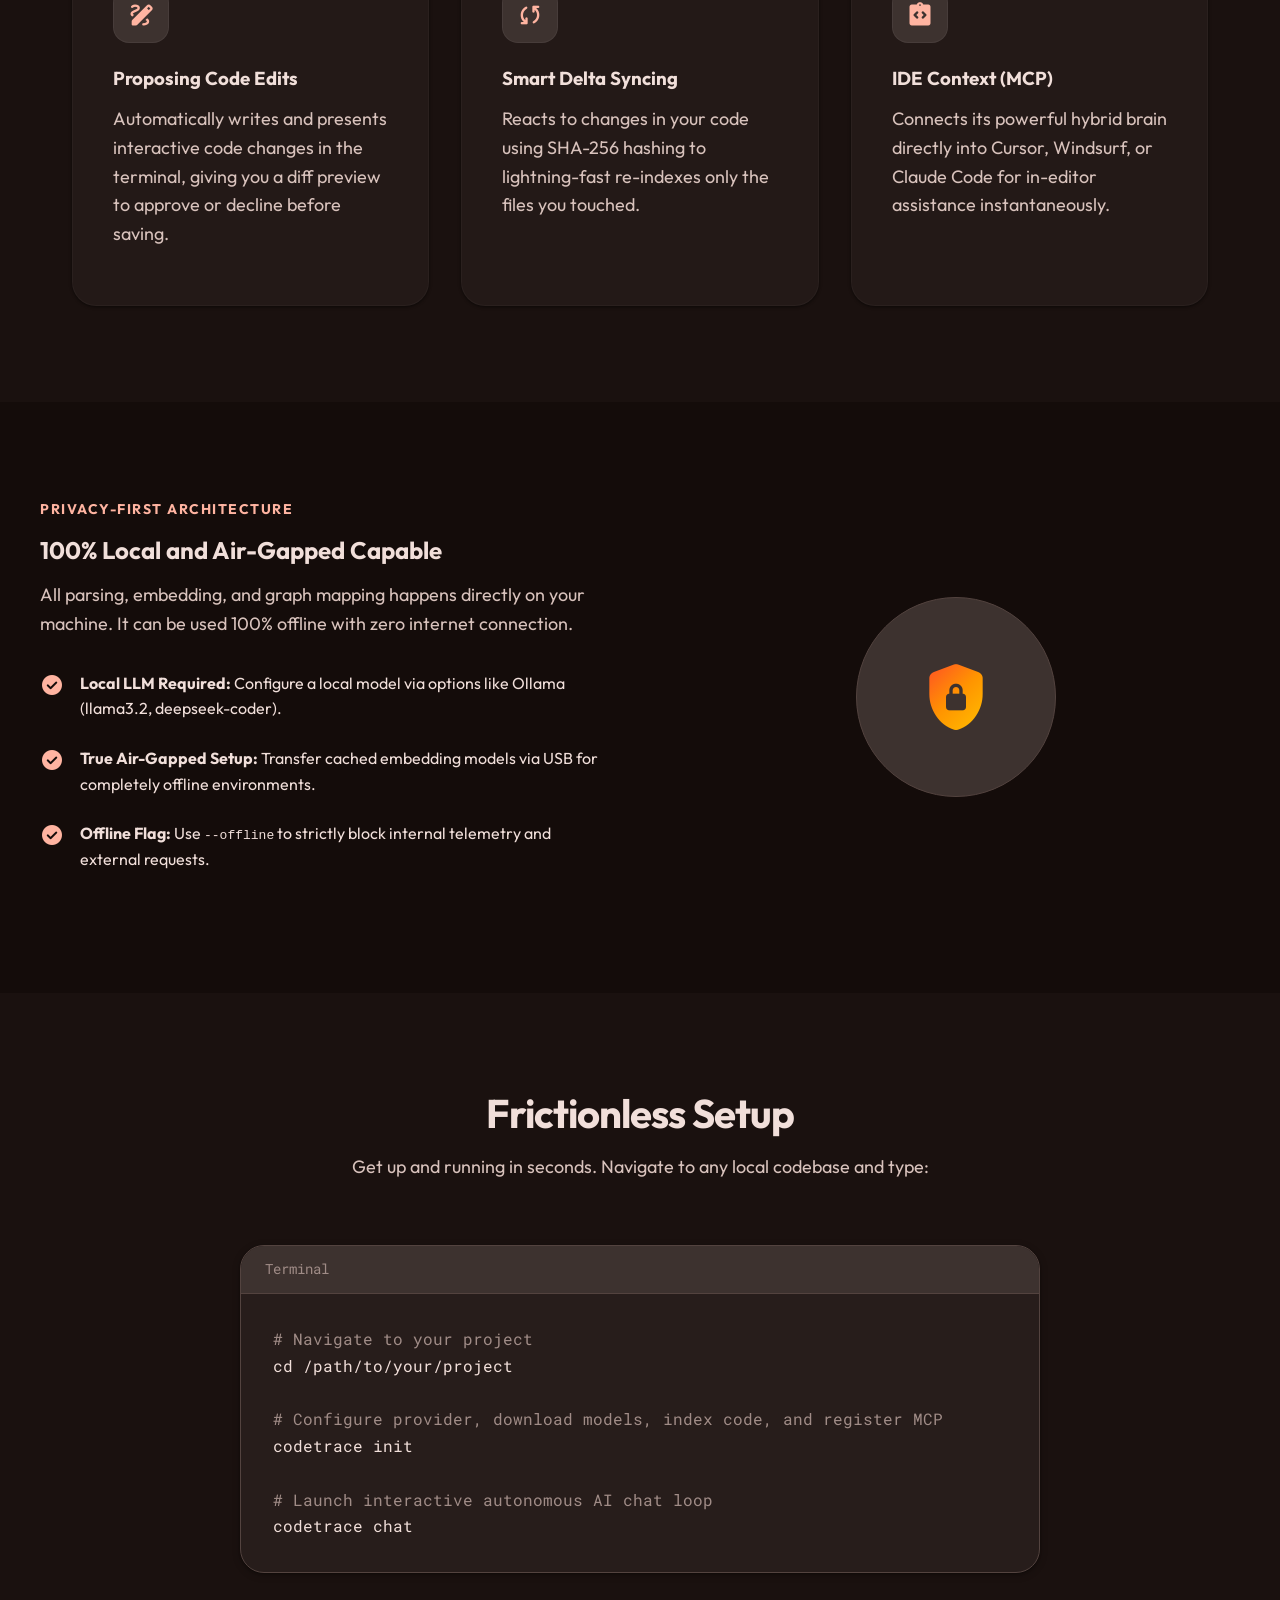
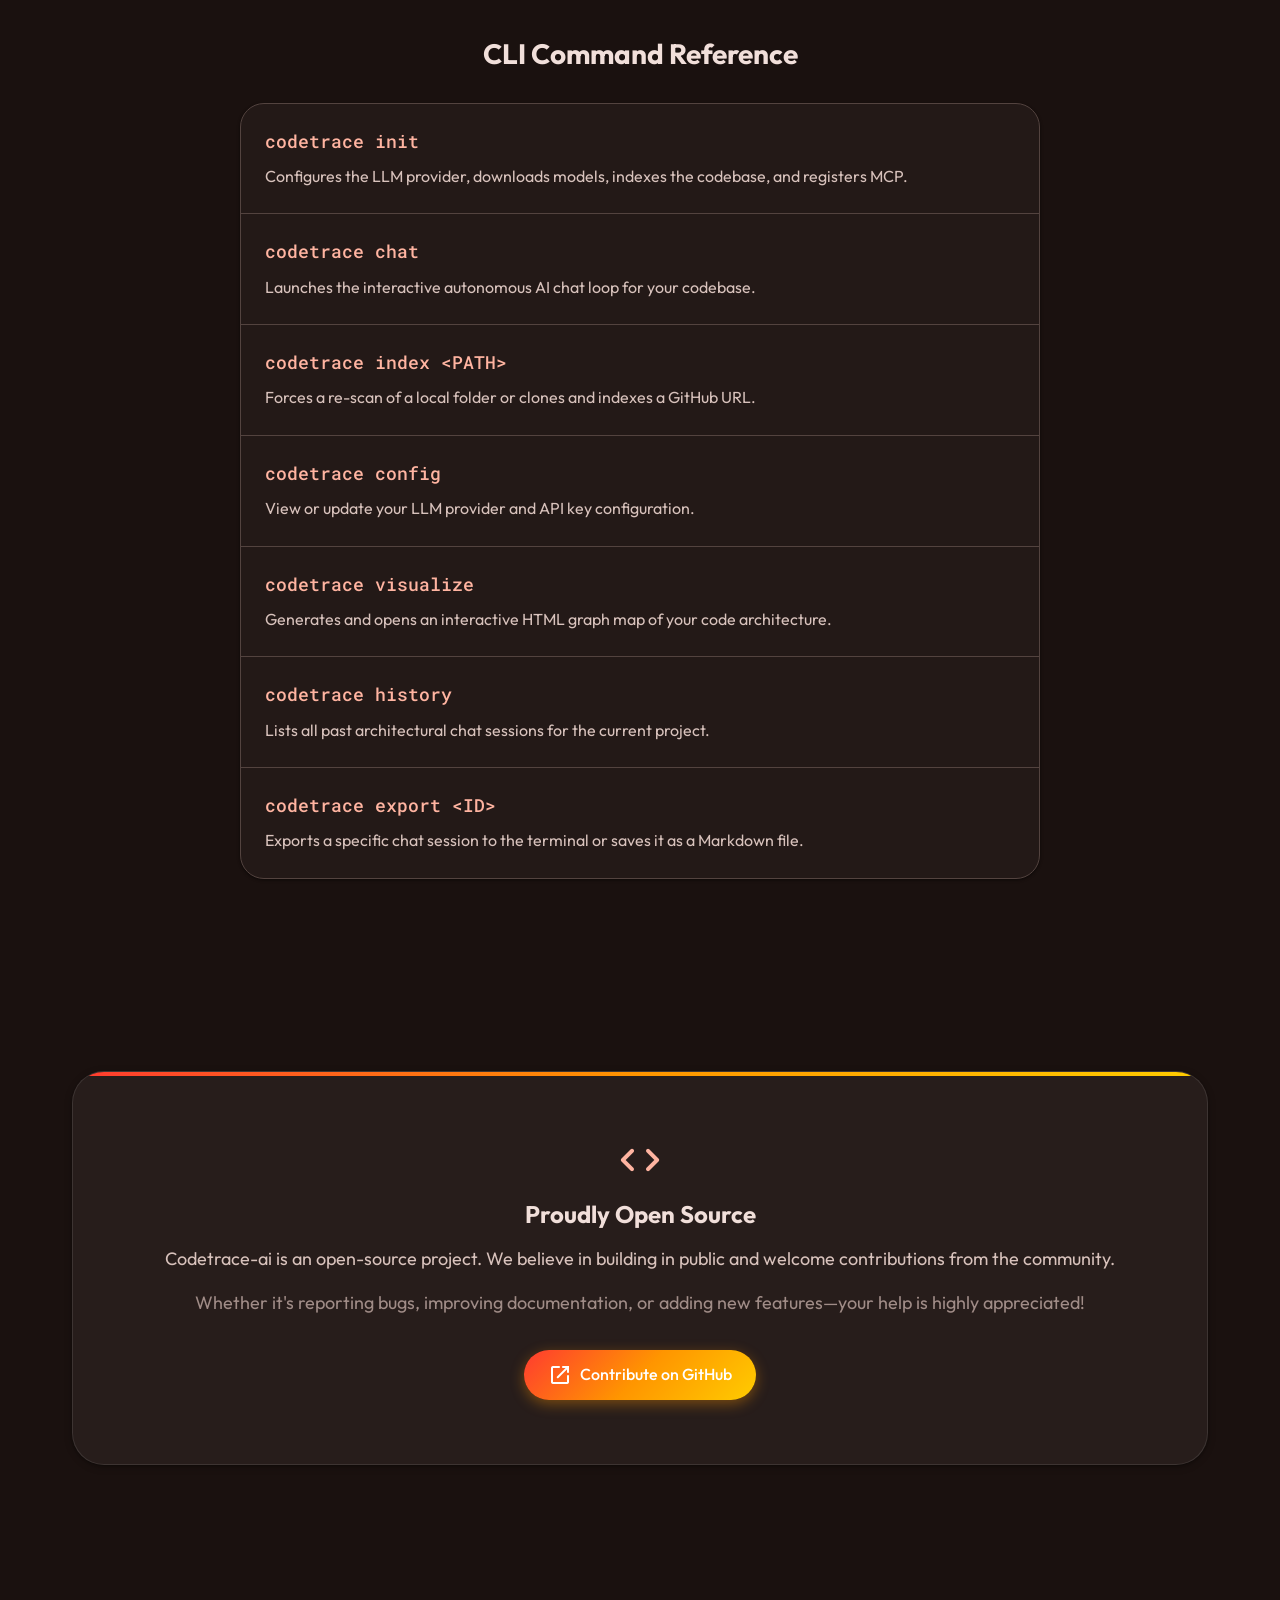
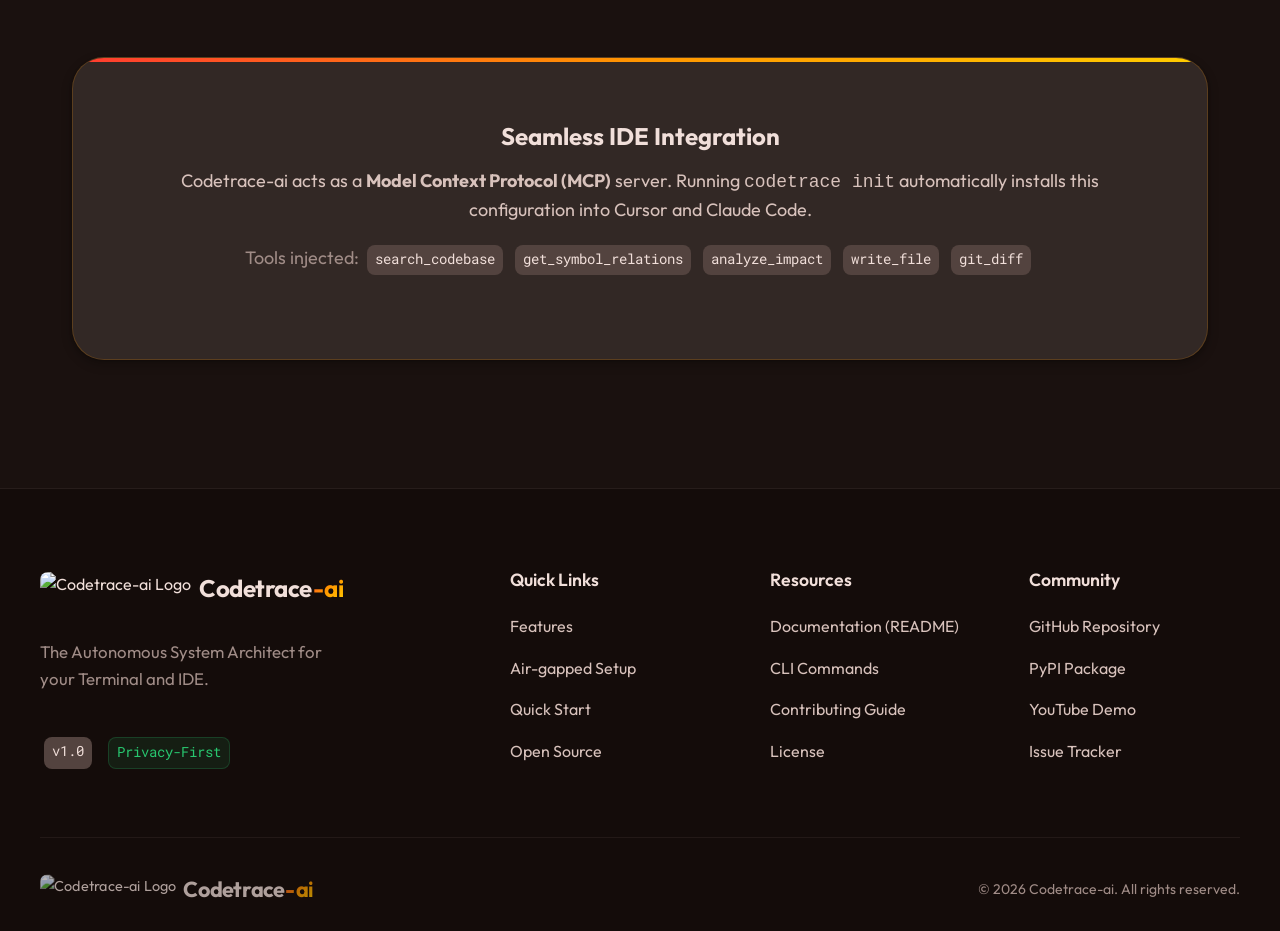
==== commit 7ca43f8e: "new version released v1.0.3" ====
--- a/website/index.html
+++ b/website/index.html
@@ -4,6 +4,7 @@
 <head>
     <meta charset="UTF-8">
     <meta name="viewport" content="width=device-width, initial-scale=1.0">
+    <meta name="google-site-verification" content="google705f9a88b0fce943.html" />
     <title>Codetrace-ai | Autonomous System Architect</title>
     <meta name="description"
         content="Codetrace-ai is a deeply integrated, privacy-first AI agent that understands your entire codebase.">
@@ -45,12 +46,10 @@
         <!-- Hero Section -->
         <section class="hero">
             <div class="hero-content">
-                <div class="badge">v1.0 Available Now</div>
-                <h1 class="hero-title">The Autonomous <br /><span class="text-gradient">System Architect</span></h1>
-                <p class="hero-subtitle">For your Terminal and IDE.</p>
-                <p class="hero-body">Codetrace-ai is a deeply integrated, privacy-first AI agent that understands your
-                    entire codebase. It builds a "Hybrid Brain" combining semantic DBs with structural Graphs to know
-                    what calls what and what breaks if you change something.</p>
+                <div class="badge">v1.0.2 Available Now</div>
+                <h1 class="hero-title">Give your AI coding agent <br /><span class="text-gradient">X-ray vision</span></h1>
+                <p class="hero-subtitle">Call graphs, blast radius, and architecture maps, 100% local.</p>
+                <p class="hero-body">CodeTrace AI gives your AI coding agent a complete map of your codebase &mdash; blast radius, call graphs, architecture boundaries &mdash; served 100% locally, zero cloud.</p>
 
                 <div class="hero-actions">
                     <div class="code-snippet install-snippet">
